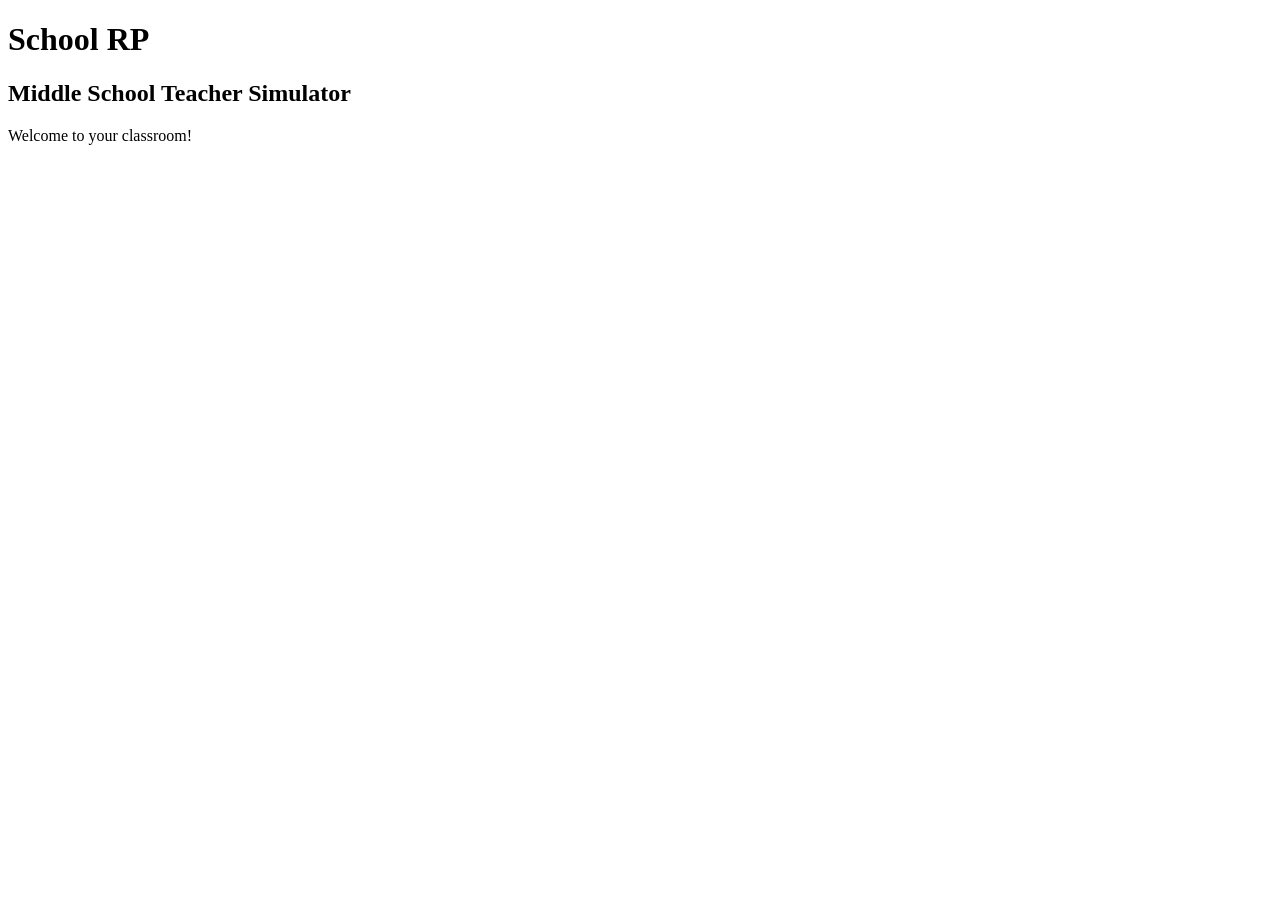
==== index.html @ c4ada9ff "Add initial HTML structure for Teacher Simulator" ====
<!DOCTYPE html>
<html lang="en">
<head>
    <meta charset="UTF-8">
    <meta name="viewport" content="width=device-width, initial-scale=1.0">
    <title>School RP | Teacher Simulator</title>
</head>
<body>
    <h1>School RP</h1>
    <h2>Middle School Teacher Simulator</h2>
    <p>Welcome to your classroom!</p>
</body>
</html>
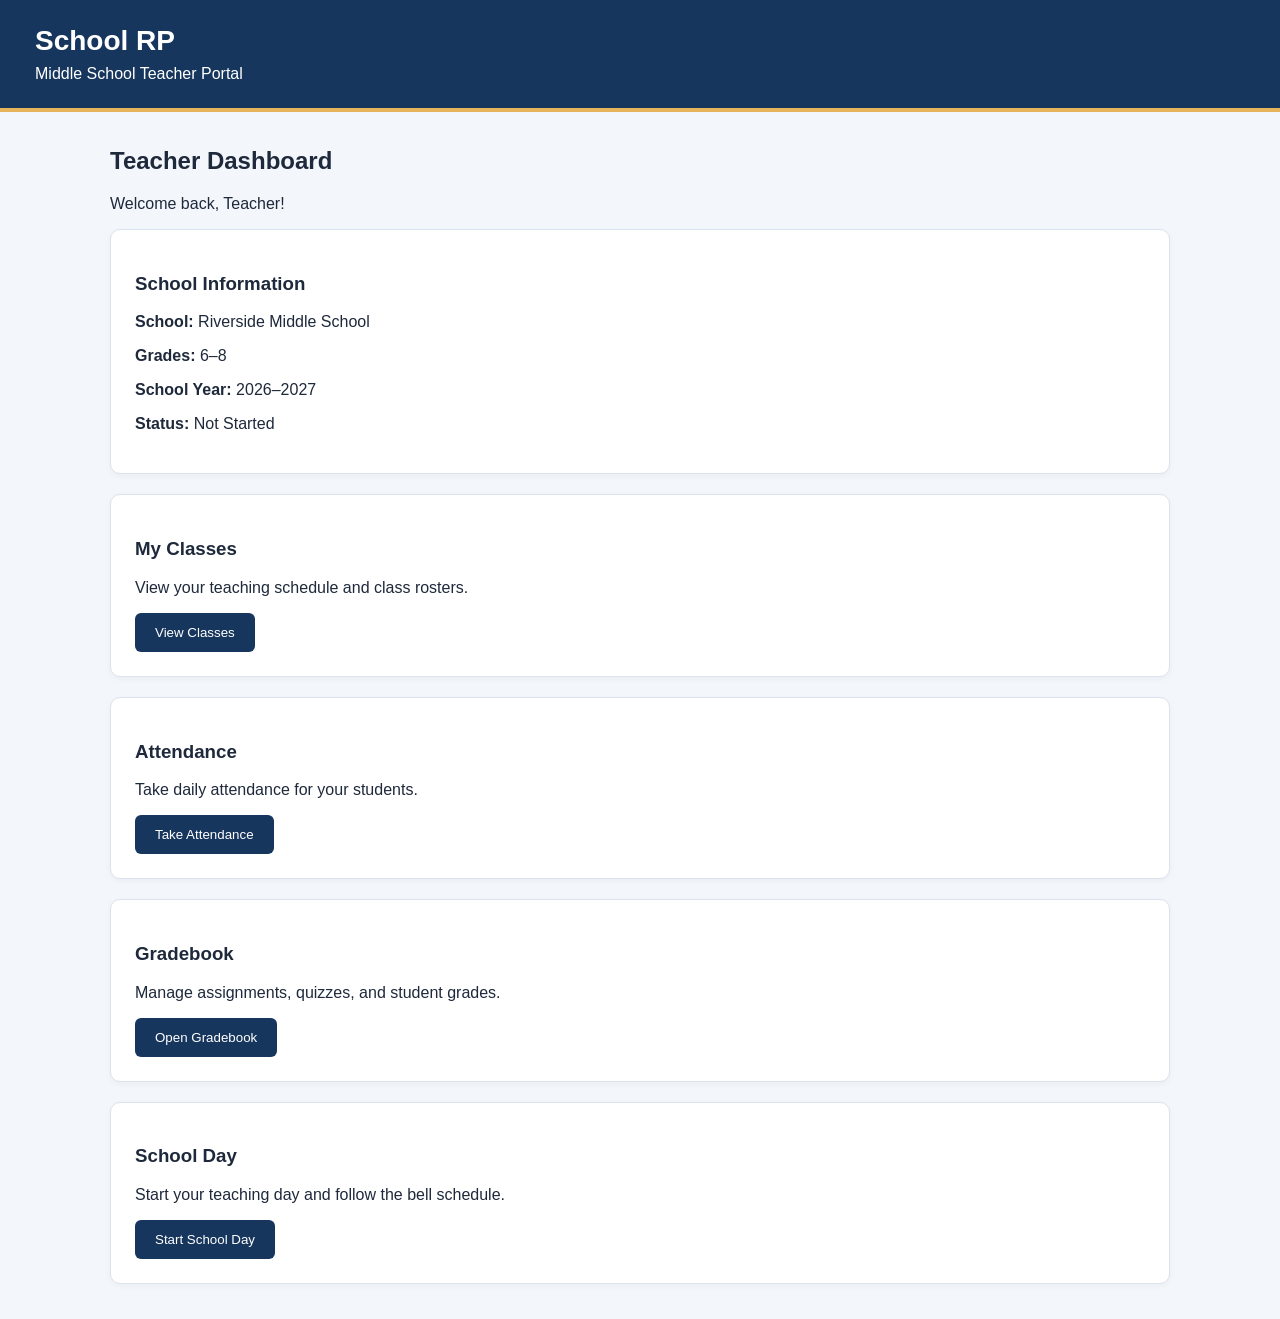
==== commit 8ff06e39: "Update title and headings for Teacher Portal" ====
--- a/index.html
+++ b/index.html
@@ -3,12 +3,54 @@
 <html lang="en">
 <head>
     <meta charset="UTF-8">
-    <meta name="viewport" content="width=device-width, initial-scale=1.0">
-    <title>School RP | Teacher Simulator</title>
+    <meta name="viewport"
+          content="width=device-width, initial-scale=1.0">
+    <title>School RP | Teacher Portal</title>
+    <link rel="stylesheet" href="style.css">
 </head>
 <body>
+
+<header>
     <h1>School RP</h1>
-    <h2>Middle School Teacher Simulator</h2>
-    <p>Welcome to your classroom!</p>
+    <h2>Middle School Teacher Portal</h2>
+</header>
+
+<main>
+    <h2>Teacher Dashboard</h2>
+    <p>Welcome back, Teacher!</p>
+
+    <section class="dashboard-card">
+        <h3>School Information</h3>
+        <p><strong>School:</strong> Riverside Middle School</p>
+        <p><strong>Grades:</strong> 6–8</p>
+        <p><strong>School Year:</strong> 2026–2027</p>
+        <p><strong>Status:</strong> Not Started</p>
+    </section>
+
+    <section class="dashboard-card">
+        <h3>My Classes</h3>
+        <p>View your teaching schedule and class rosters.</p>
+        <button type="button">View Classes</button>
+    </section>
+
+    <section class="dashboard-card">
+        <h3>Attendance</h3>
+        <p>Take daily attendance for your students.</p>
+        <button type="button">Take Attendance</button>
+    </section>
+
+    <section class="dashboard-card">
+        <h3>Gradebook</h3>
+        <p>Manage assignments, quizzes, and student grades.</p>
+        <button type="button">Open Gradebook</button>
+    </section>
+
+    <section class="dashboard-card">
+        <h3>School Day</h3>
+        <p>Start your teaching day and follow the bell schedule.</p>
+        <button type="button">Start School Day</button>
+    </section>
+</main>
+
 </body>
 </html>
--- a/style.css
+++ b/style.css
@@ -0,0 +1,57 @@
+
+* {
+    box-sizing: border-box;
+}
+
+body {
+    margin: 0;
+    font-family: Arial, sans-serif;
+    background: #f3f6fb;
+    color: #1e293b;
+}
+
+header {
+    background: #17365d;
+    color: white;
+    padding: 25px 35px;
+    border-bottom: 4px solid #e5b45b;
+}
+
+header h1 {
+    margin: 0 0 8px;
+    font-size: 28px;
+}
+
+header h2 {
+    margin: 0;
+    font-size: 16px;
+    font-weight: normal;
+}
+
+main {
+    max-width: 1100px;
+    margin: 35px auto;
+    padding: 0 20px;
+}
+
+.dashboard-card {
+    background: white;
+    border: 1px solid #dbe3ee;
+    border-radius: 10px;
+    padding: 24px;
+    margin-bottom: 20px;
+    box-shadow: 0 2px 6px rgba(0,0,0,0.04);
+}
+
+button {
+    background: #17365d;
+    color: white;
+    border: none;
+    border-radius: 6px;
+    padding: 12px 20px;
+    cursor: pointer;
+}
+
+button:hover {
+    background: #28558a;
+}
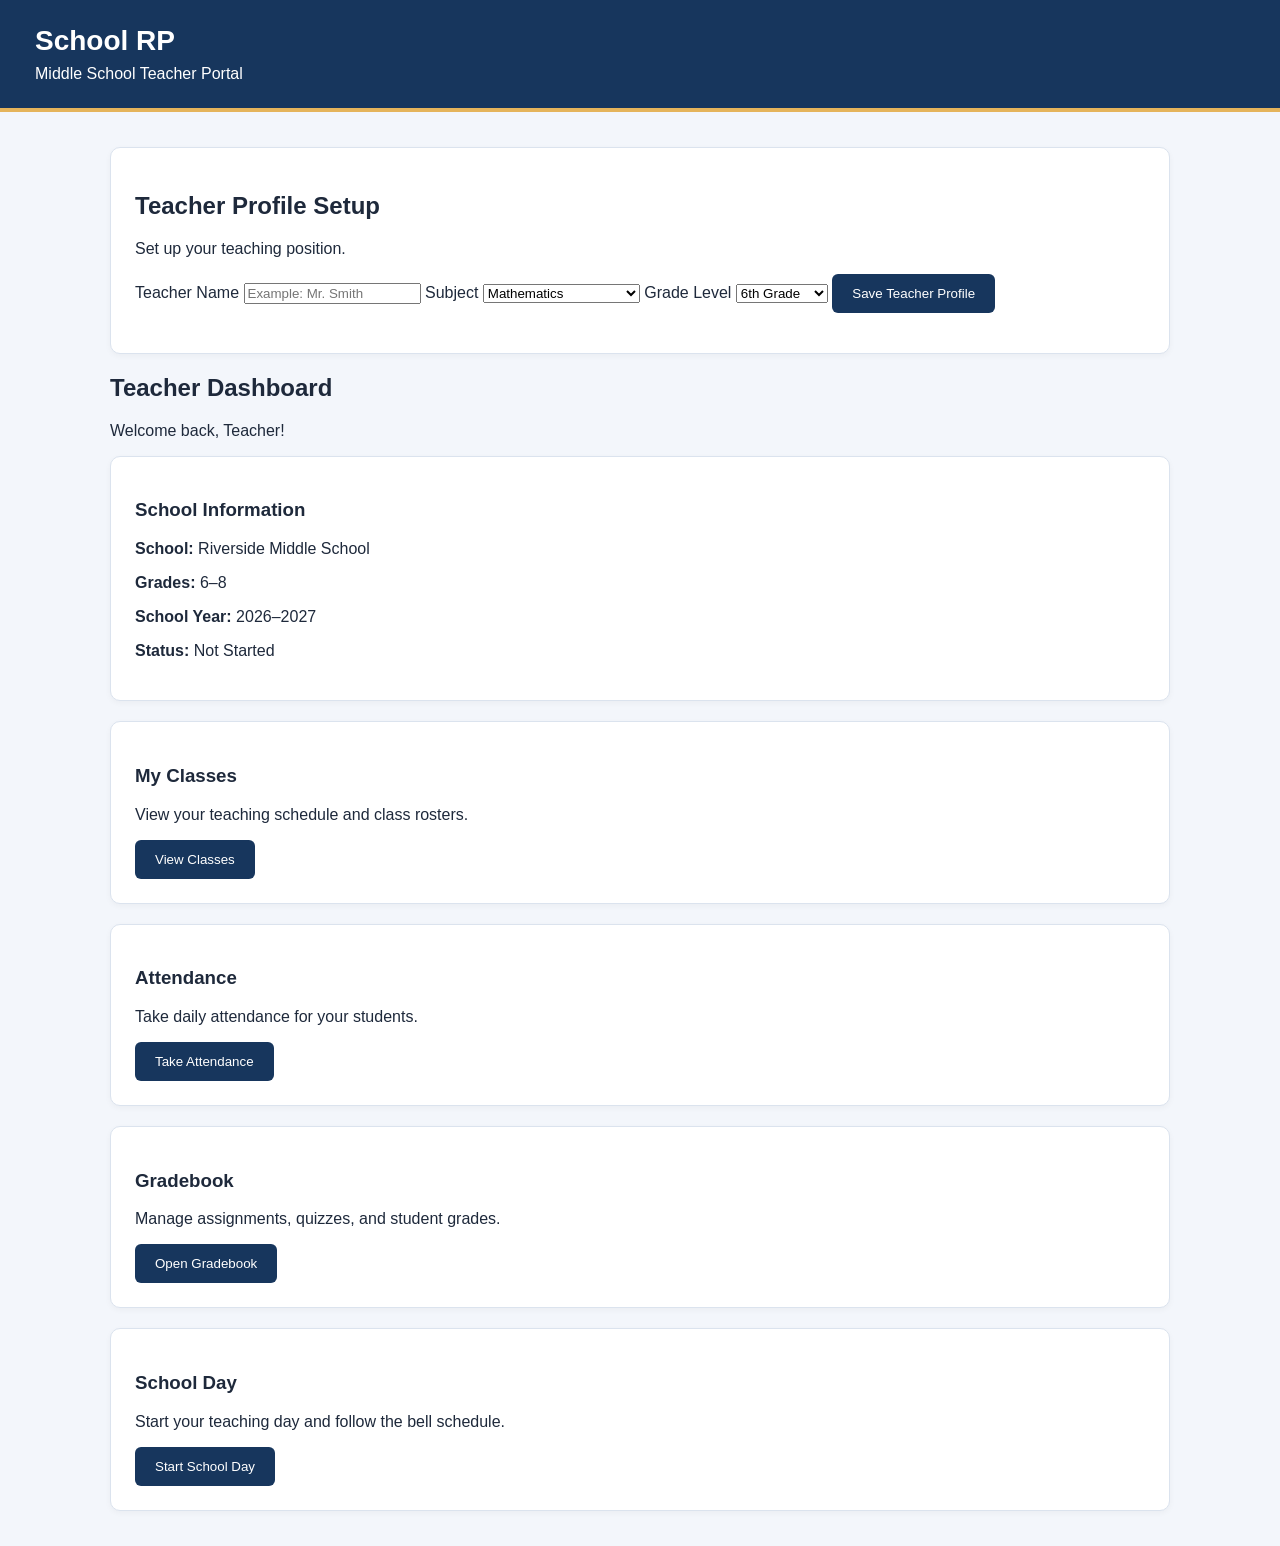
==== commit 02d1dc22: "Add teacher profile setup section in index.html" ====
--- a/index.html
+++ b/index.html
@@ -5,7 +5,7 @@
     <meta charset="UTF-8">
     <meta name="viewport"
           content="width=device-width, initial-scale=1.0">
-    <title>School RP | Teacher Portal</title>
+<title>School RP | Middle School Simulator</title>
     <link rel="stylesheet" href="style.css">
 </head>
 <body>
@@ -16,6 +16,41 @@
 </header>
 
 <main>
+    
+<section class="dashboard-card" id="teacherSetup">
+    <h2>Teacher Profile Setup</h2>
+    <p>Set up your teaching position.</p>
+
+    <label for="teacherName">Teacher Name</label>
+    <input type="text" id="teacherName"
+           placeholder="Example: Mr. Smith">
+
+    <label for="teacherSubject">Subject</label>
+    <select id="teacherSubject">
+        <option value="Math">Mathematics</option>
+        <option value="ELA">English Language Arts</option>
+        <option value="Science">Science</option>
+        <option value="Social Studies">Social Studies</option>
+        <option value="Physical Education">Physical Education</option>
+        <option value="Art">Art</option>
+        <option value="Music">Music</option>
+    </select>
+
+    <label for="teacherGrade">Grade Level</label>
+    <select id="teacherGrade">
+        <option value="6">6th Grade</option>
+        <option value="7">7th Grade</option>
+        <option value="8">8th Grade</option>
+        <option value="6-8">Grades 6–8</option>
+    </select>
+
+    <button type="button" id="saveTeacher">
+        Save Teacher Profile
+    </button>
+
+    <p id="profileMessage"></p>
+</section>
+
     <h2>Teacher Dashboard</h2>
     <p>Welcome back, Teacher!</p>
 
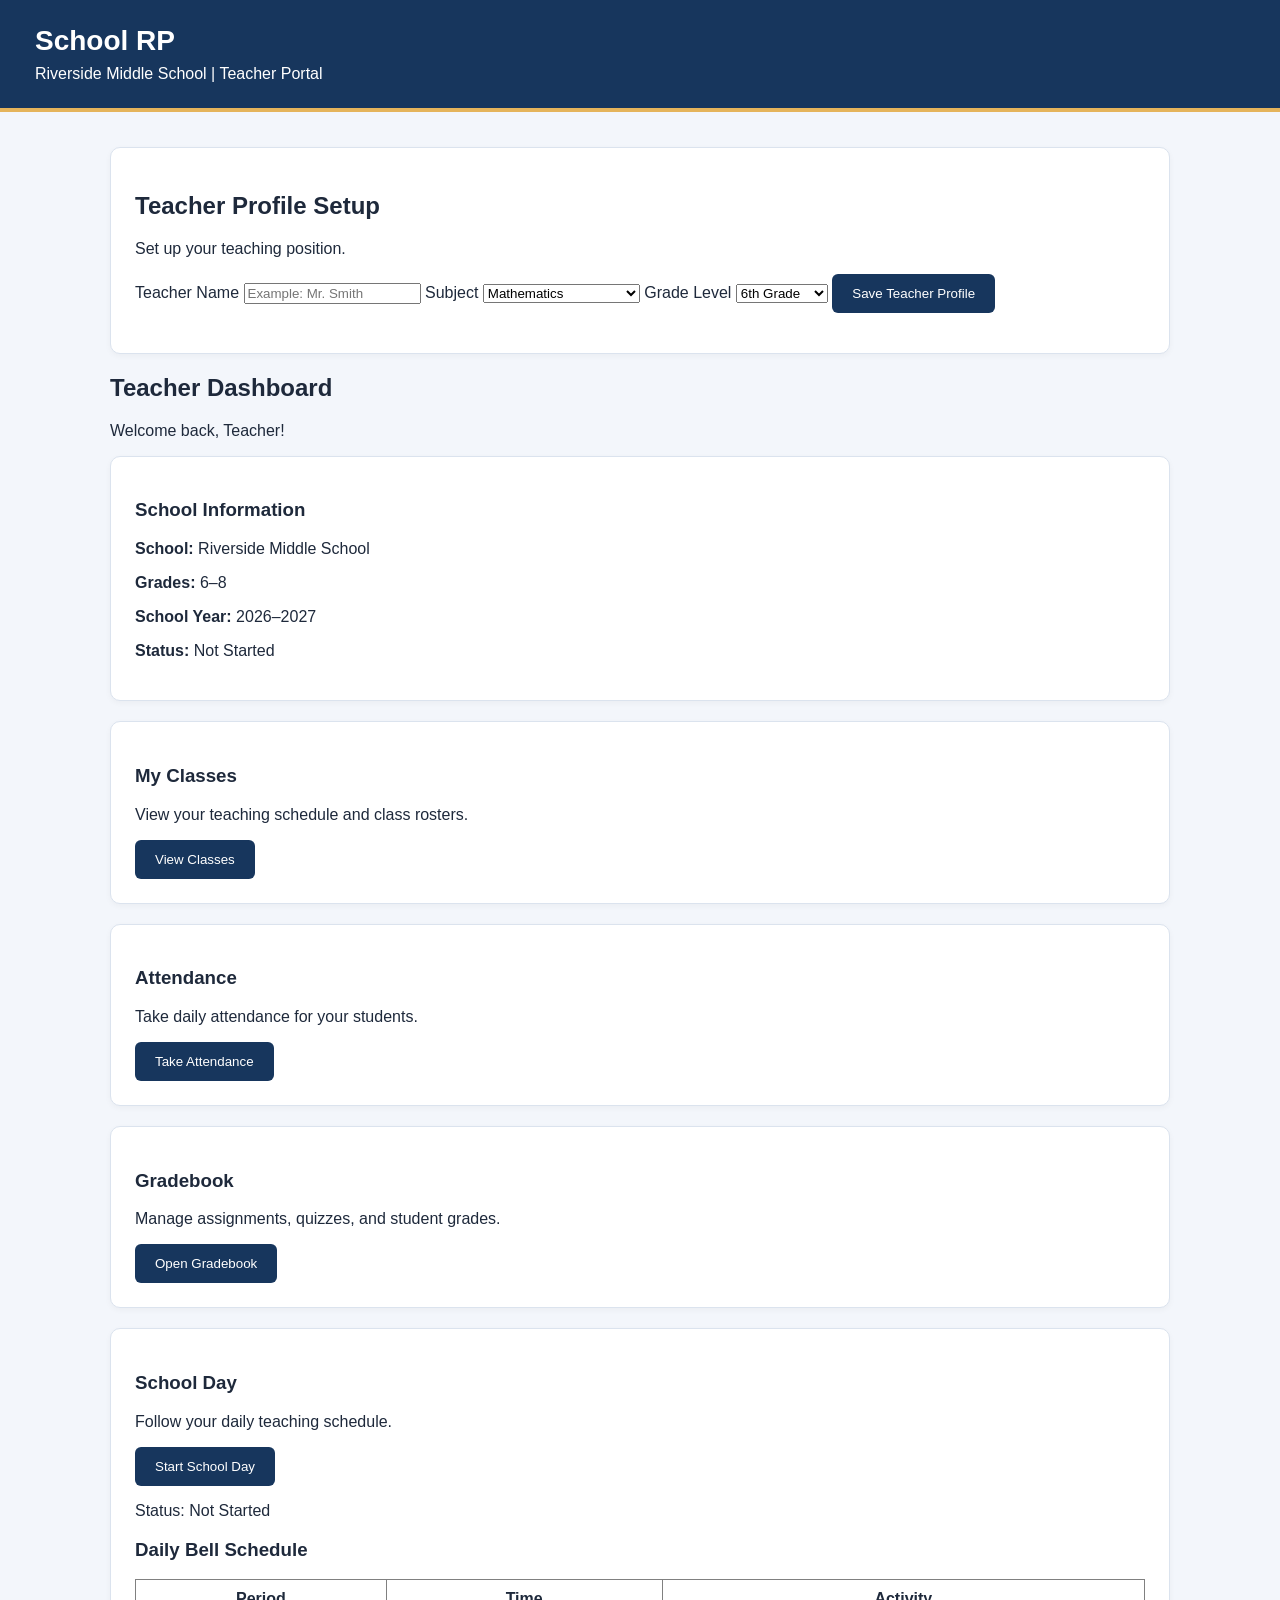
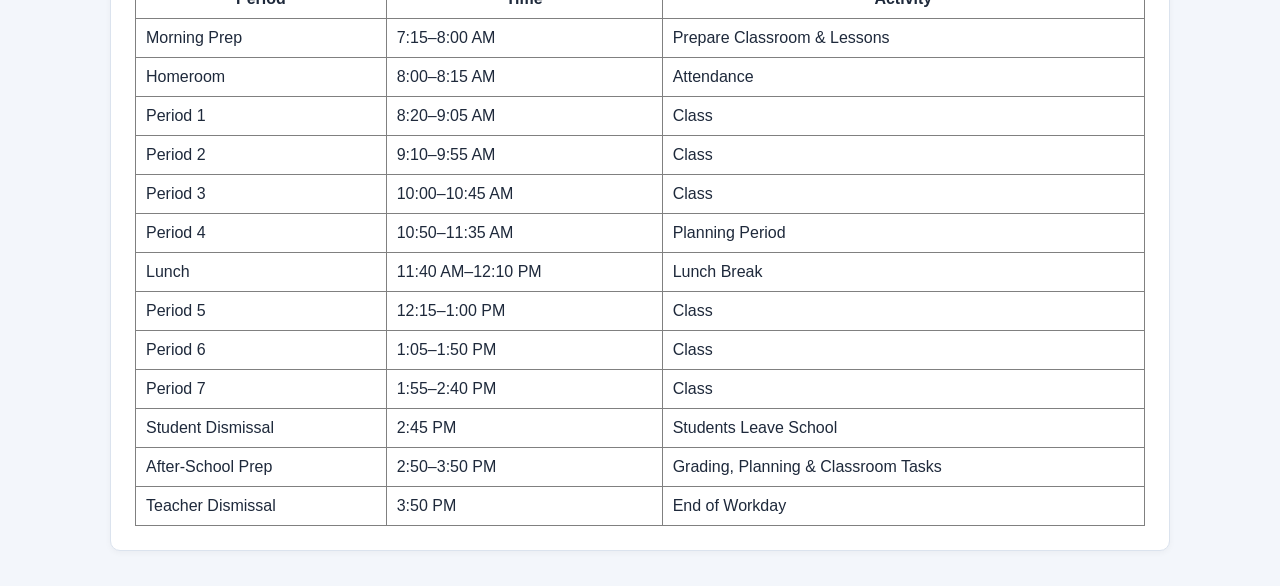
==== commit c1f6a7b1: "Update teacher portal with school day and schedule" ====
--- a/index.html
+++ b/index.html
@@ -3,88 +3,198 @@
 <html lang="en">
 <head>
     <meta charset="UTF-8">
-    <meta name="viewport"
-          content="width=device-width, initial-scale=1.0">
-<title>School RP | Middle School Simulator</title>
+    <meta name="viewport" content="width=device-width, initial-scale=1.0">
+    <title>School RP | Middle School Simulator</title>
     <link rel="stylesheet" href="style.css">
+    <script src="script.js" defer></script>
 </head>
 <body>
 
 <header>
     <h1>School RP</h1>
-    <h2>Middle School Teacher Portal</h2>
+    <h2>Riverside Middle School | Teacher Portal</h2>
 </header>
 
 <main>
-    
-<section class="dashboard-card" id="teacherSetup">
-    <h2>Teacher Profile Setup</h2>
-    <p>Set up your teaching position.</p>
-
-    <label for="teacherName">Teacher Name</label>
-    <input type="text" id="teacherName"
-           placeholder="Example: Mr. Smith">
-
-    <label for="teacherSubject">Subject</label>
-    <select id="teacherSubject">
-        <option value="Math">Mathematics</option>
-        <option value="ELA">English Language Arts</option>
-        <option value="Science">Science</option>
-        <option value="Social Studies">Social Studies</option>
-        <option value="Physical Education">Physical Education</option>
-        <option value="Art">Art</option>
-        <option value="Music">Music</option>
-    </select>
-
-    <label for="teacherGrade">Grade Level</label>
-    <select id="teacherGrade">
-        <option value="6">6th Grade</option>
-        <option value="7">7th Grade</option>
-        <option value="8">8th Grade</option>
-        <option value="6-8">Grades 6–8</option>
-    </select>
-
-    <button type="button" id="saveTeacher">
-        Save Teacher Profile
-    </button>
-
-    <p id="profileMessage"></p>
-</section>
-
+
+    <!-- TEACHER PROFILE -->
+    <section class="dashboard-card" id="teacherSetup">
+        <h2>Teacher Profile Setup</h2>
+        <p>Set up your teaching position.</p>
+
+        <label for="teacherName">Teacher Name</label>
+        <input
+            type="text"
+            id="teacherName"
+            placeholder="Example: Mr. Smith"
+        >
+
+        <label for="teacherSubject">Subject</label>
+        <select id="teacherSubject">
+            <option value="Math">Mathematics</option>
+            <option value="ELA">English Language Arts</option>
+            <option value="Science">Science</option>
+            <option value="Social Studies">Social Studies</option>
+            <option value="Physical Education">Physical Education</option>
+            <option value="Art">Art</option>
+            <option value="Music">Music</option>
+        </select>
+
+        <label for="teacherGrade">Grade Level</label>
+        <select id="teacherGrade">
+            <option value="6">6th Grade</option>
+            <option value="7">7th Grade</option>
+            <option value="8">8th Grade</option>
+            <option value="6-8">Grades 6–8</option>
+        </select>
+
+        <button type="button" id="saveTeacher">
+            Save Teacher Profile
+        </button>
+
+        <p id="profileMessage" role="status"></p>
+    </section>
+
+    <!-- DASHBOARD -->
     <h2>Teacher Dashboard</h2>
     <p>Welcome back, Teacher!</p>
 
+    <!-- SCHOOL INFORMATION -->
     <section class="dashboard-card">
         <h3>School Information</h3>
+
         <p><strong>School:</strong> Riverside Middle School</p>
         <p><strong>Grades:</strong> 6–8</p>
         <p><strong>School Year:</strong> 2026–2027</p>
         <p><strong>Status:</strong> Not Started</p>
     </section>
 
+    <!-- CLASSES -->
     <section class="dashboard-card">
         <h3>My Classes</h3>
         <p>View your teaching schedule and class rosters.</p>
         <button type="button">View Classes</button>
     </section>
 
+    <!-- ATTENDANCE -->
     <section class="dashboard-card">
         <h3>Attendance</h3>
         <p>Take daily attendance for your students.</p>
         <button type="button">Take Attendance</button>
     </section>
 
+    <!-- GRADEBOOK -->
     <section class="dashboard-card">
         <h3>Gradebook</h3>
         <p>Manage assignments, quizzes, and student grades.</p>
         <button type="button">Open Gradebook</button>
     </section>
 
-    <section class="dashboard-card">
+    <!-- SCHOOL DAY -->
+    <section class="dashboard-card" id="schoolDay">
         <h3>School Day</h3>
-        <p>Start your teaching day and follow the bell schedule.</p>
-        <button type="button">Start School Day</button>
-    </section>
+        <p>Follow your daily teaching schedule.</p>
+
+        <button type="button" id="startSchoolDay">
+            Start School Day
+        </button>
+
+        <p id="schoolDayStatus">Status: Not Started</p>
+
+        <h3>Daily Bell Schedule</h3>
+
+        <table border="1" cellpadding="10"
+               style="width:100%; border-collapse:collapse;">
+            <thead>
+                <tr>
+                    <th>Period</th>
+                    <th>Time</th>
+                    <th>Activity</th>
+                </tr>
+            </thead>
+
+            <tbody>
+                <tr>
+                    <td>Morning Prep</td>
+                    <td>7:15–8:00 AM</td>
+                    <td>Prepare Classroom & Lessons</td>
+                </tr>
+
+                <tr>
+                    <td>Homeroom</td>
+                    <td>8:00–8:15 AM</td>
+                    <td>Attendance</td>
+                </tr>
+
+                <tr>
+                    <td>Period 1</td>
+                    <td>8:20–9:05 AM</td>
+                    <td>Class</td>
+                </tr>
+
+                <tr>
+                    <td>Period 2</td>
+                    <td>9:10–9:55 AM</td>
+                    <td>Class</td>
+                </tr>
+
+                <tr>
+                    <td>Period 3</td>
+                    <td>10:00–10:45 AM</td>
+                    <td>Class</td>
+                </tr>
+
+                <tr>
+                    <td>Period 4</td>
+                    <td>10:50–11:35 AM</td>
+                    <td>Planning Period</td>
+                </tr>
+
+                <tr>
+                    <td>Lunch</td>
+                    <td>11:40 AM–12:10 PM</td>
+                    <td>Lunch Break</td>
+                </tr>
+
+                <tr>
+                    <td>Period 5</td>
+                    <td>12:15–1:00 PM</td>
+                    <td>Class</td>
+                </tr>
+
+                <tr>
+                    <td>Period 6</td>
+                    <td>1:05–1:50 PM</td>
+                    <td>Class</td>
+                </tr>
+
+                <tr>
+                    <td>Period 7</td>
+                    <td>1:55–2:40 PM</td>
+                    <td>Class</td>
+                </tr>
+
+                <tr>
+                    <td>Student Dismissal</td>
+                    <td>2:45 PM</td>
+                    <td>Students Leave School</td>
+                </tr>
+
+                <tr>
+                    <td>After-School Prep</td>
+                    <td>2:50–3:50 PM</td>
+                    <td>Grading, Planning & Classroom Tasks</td>
+                </tr>
+
+                <tr>
+                    <td>Teacher Dismissal</td>
+                    <td>3:50 PM</td>
+                    <td>End of Workday</td>
+                </tr>
+            </tbody>
+        </table>
+    </section>
+
 </main>
 
 </body>
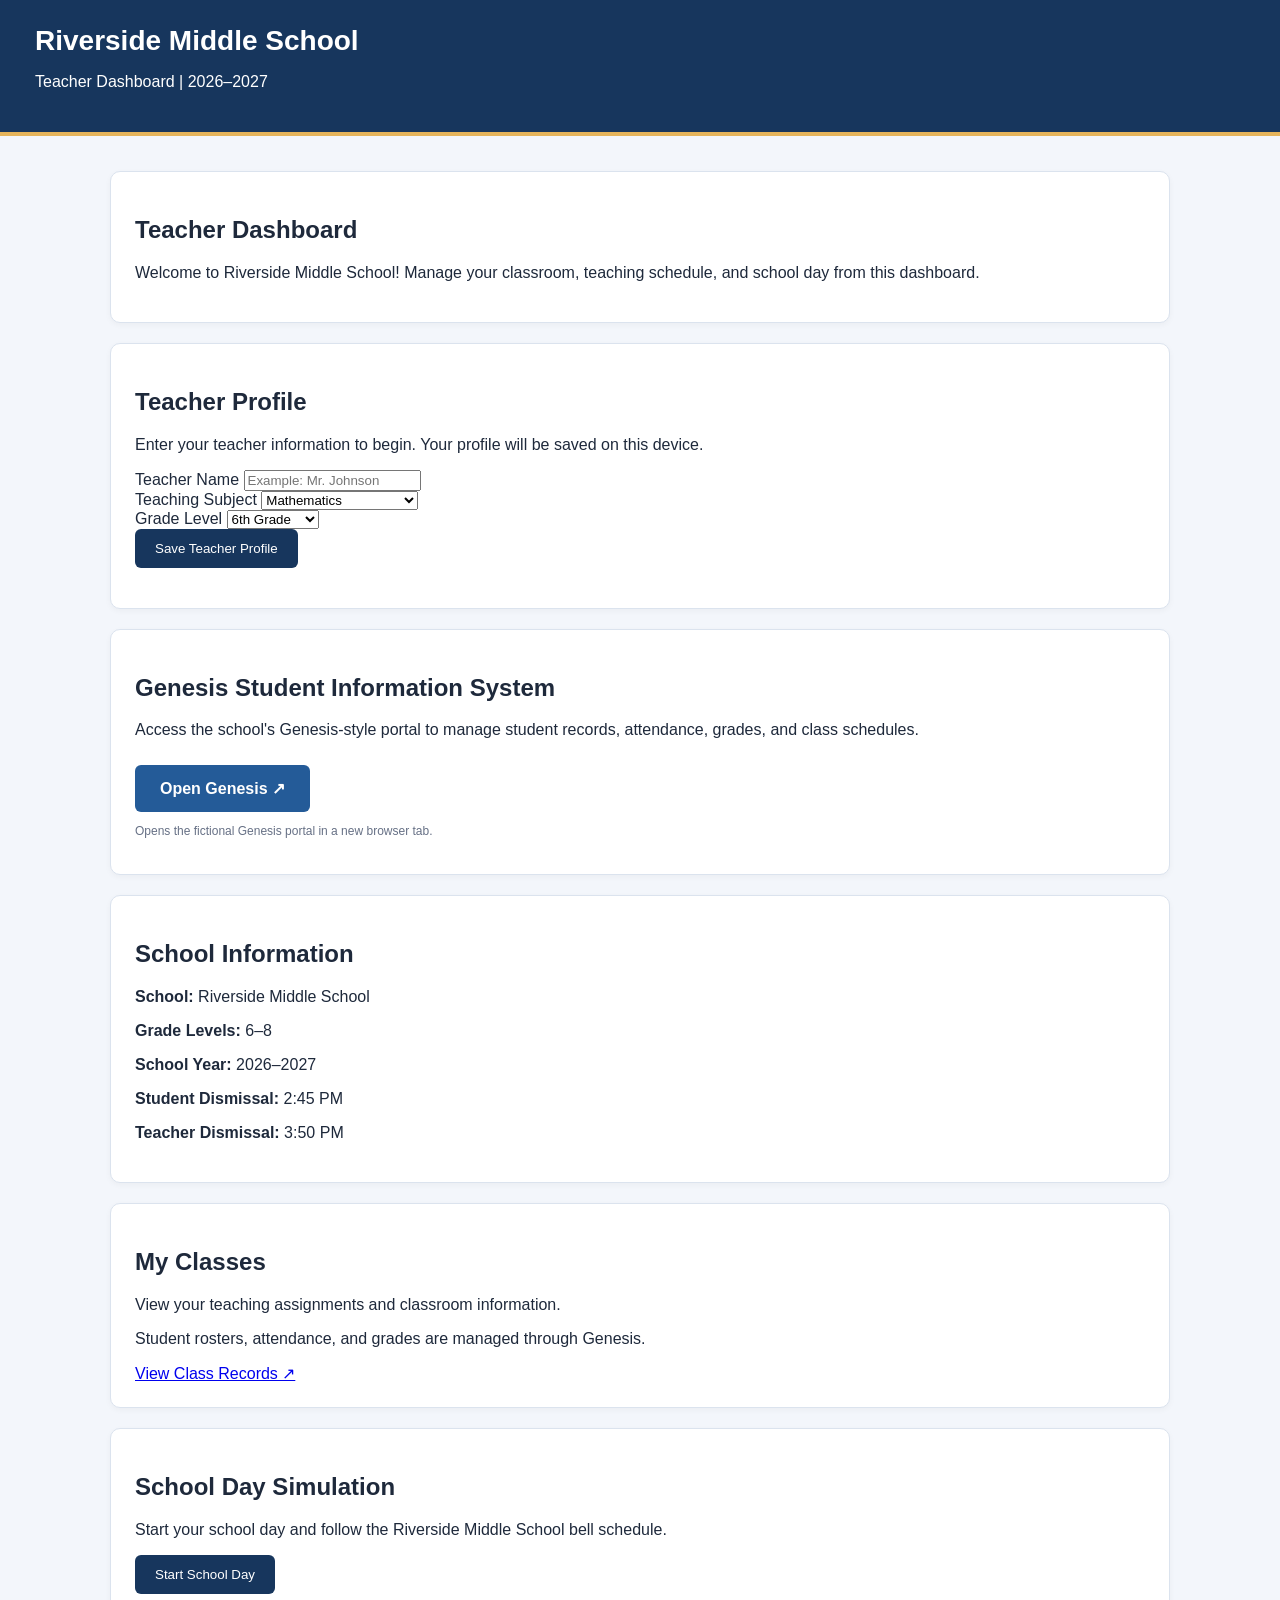
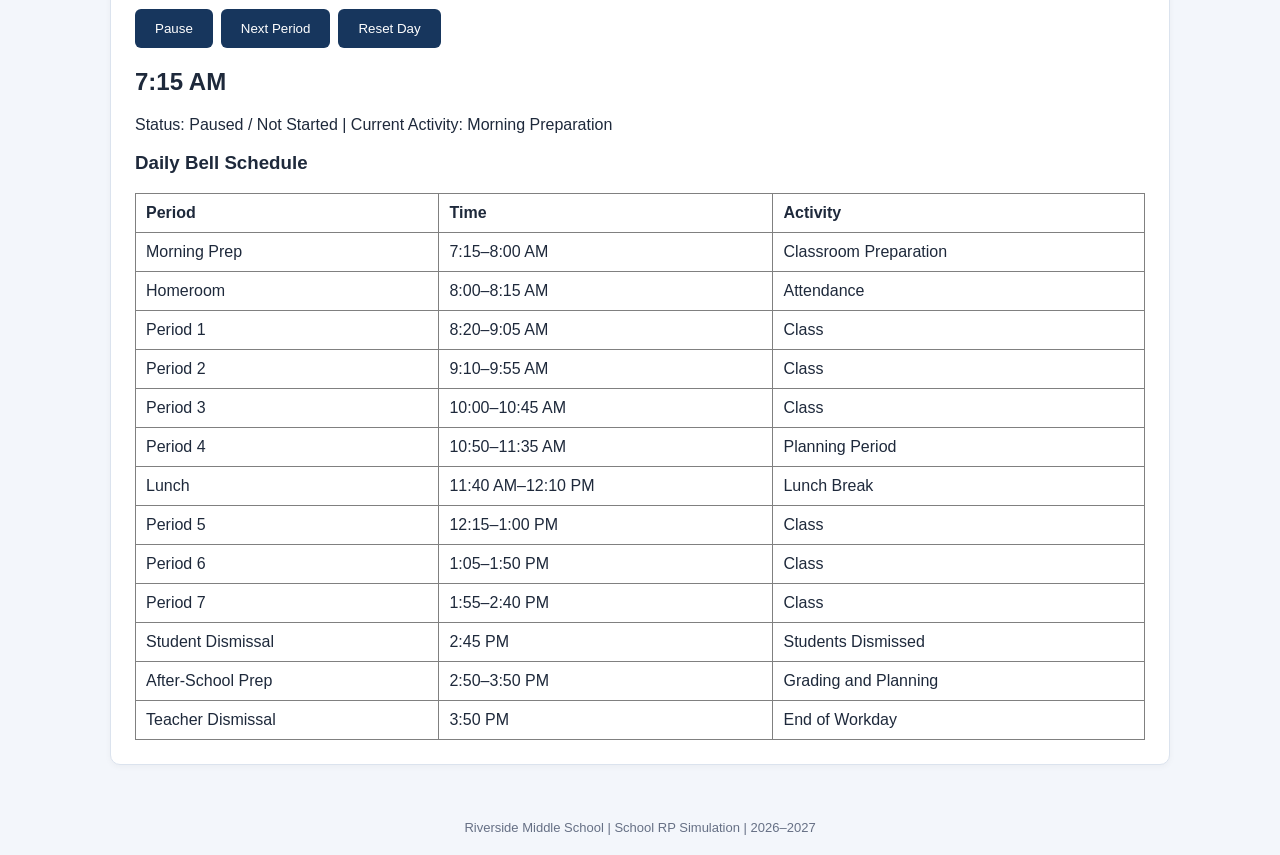
==== commit 8bfa8c65: "Change school name and update dashboard layout Updated the title and modified the header and main se" ====
--- a/index.html
+++ b/index.html
@@ -4,198 +4,327 @@
 <head>
     <meta charset="UTF-8">
     <meta name="viewport" content="width=device-width, initial-scale=1.0">
-    <title>School RP | Middle School Simulator</title>
+
+    <title>Riverside Middle School | School RP</title>
+
     <link rel="stylesheet" href="style.css">
     <script src="script.js" defer></script>
 </head>
+
 <body>
 
-<header>
-    <h1>School RP</h1>
-    <h2>Riverside Middle School | Teacher Portal</h2>
-</header>
-
-<main>
-
-    <!-- TEACHER PROFILE -->
-    <section class="dashboard-card" id="teacherSetup">
-        <h2>Teacher Profile Setup</h2>
-        <p>Set up your teaching position.</p>
-
-        <label for="teacherName">Teacher Name</label>
-        <input
-            type="text"
-            id="teacherName"
-            placeholder="Example: Mr. Smith"
-        >
-
-        <label for="teacherSubject">Subject</label>
-        <select id="teacherSubject">
-            <option value="Math">Mathematics</option>
-            <option value="ELA">English Language Arts</option>
-            <option value="Science">Science</option>
-            <option value="Social Studies">Social Studies</option>
-            <option value="Physical Education">Physical Education</option>
-            <option value="Art">Art</option>
-            <option value="Music">Music</option>
-        </select>
-
-        <label for="teacherGrade">Grade Level</label>
-        <select id="teacherGrade">
-            <option value="6">6th Grade</option>
-            <option value="7">7th Grade</option>
-            <option value="8">8th Grade</option>
-            <option value="6-8">Grades 6–8</option>
-        </select>
-
-        <button type="button" id="saveTeacher">
-            Save Teacher Profile
-        </button>
-
-        <p id="profileMessage" role="status"></p>
-    </section>
-
-    <!-- DASHBOARD -->
-    <h2>Teacher Dashboard</h2>
-    <p>Welcome back, Teacher!</p>
-
-    <!-- SCHOOL INFORMATION -->
-    <section class="dashboard-card">
-        <h3>School Information</h3>
-
-        <p><strong>School:</strong> Riverside Middle School</p>
-        <p><strong>Grades:</strong> 6–8</p>
-        <p><strong>School Year:</strong> 2026–2027</p>
-        <p><strong>Status:</strong> Not Started</p>
-    </section>
-
-    <!-- CLASSES -->
-    <section class="dashboard-card">
-        <h3>My Classes</h3>
-        <p>View your teaching schedule and class rosters.</p>
-        <button type="button">View Classes</button>
-    </section>
-
-    <!-- ATTENDANCE -->
-    <section class="dashboard-card">
-        <h3>Attendance</h3>
-        <p>Take daily attendance for your students.</p>
-        <button type="button">Take Attendance</button>
-    </section>
-
-    <!-- GRADEBOOK -->
-    <section class="dashboard-card">
-        <h3>Gradebook</h3>
-        <p>Manage assignments, quizzes, and student grades.</p>
-        <button type="button">Open Gradebook</button>
-    </section>
-
-    <!-- SCHOOL DAY -->
-    <section class="dashboard-card" id="schoolDay">
-        <h3>School Day</h3>
-        <p>Follow your daily teaching schedule.</p>
-
-        <button type="button" id="startSchoolDay">
-            Start School Day
-        </button>
-
-        <p id="schoolDayStatus">Status: Not Started</p>
-
-        <h3>Daily Bell Schedule</h3>
-
-        <table border="1" cellpadding="10"
-               style="width:100%; border-collapse:collapse;">
-            <thead>
-                <tr>
-                    <th>Period</th>
-                    <th>Time</th>
-                    <th>Activity</th>
-                </tr>
-            </thead>
-
-            <tbody>
-                <tr>
-                    <td>Morning Prep</td>
-                    <td>7:15–8:00 AM</td>
-                    <td>Prepare Classroom & Lessons</td>
-                </tr>
-
-                <tr>
-                    <td>Homeroom</td>
-                    <td>8:00–8:15 AM</td>
-                    <td>Attendance</td>
-                </tr>
-
-                <tr>
-                    <td>Period 1</td>
-                    <td>8:20–9:05 AM</td>
-                    <td>Class</td>
-                </tr>
-
-                <tr>
-                    <td>Period 2</td>
-                    <td>9:10–9:55 AM</td>
-                    <td>Class</td>
-                </tr>
-
-                <tr>
-                    <td>Period 3</td>
-                    <td>10:00–10:45 AM</td>
-                    <td>Class</td>
-                </tr>
-
-                <tr>
-                    <td>Period 4</td>
-                    <td>10:50–11:35 AM</td>
-                    <td>Planning Period</td>
-                </tr>
-
-                <tr>
-                    <td>Lunch</td>
-                    <td>11:40 AM–12:10 PM</td>
-                    <td>Lunch Break</td>
-                </tr>
-
-                <tr>
-                    <td>Period 5</td>
-                    <td>12:15–1:00 PM</td>
-                    <td>Class</td>
-                </tr>
-
-                <tr>
-                    <td>Period 6</td>
-                    <td>1:05–1:50 PM</td>
-                    <td>Class</td>
-                </tr>
-
-                <tr>
-                    <td>Period 7</td>
-                    <td>1:55–2:40 PM</td>
-                    <td>Class</td>
-                </tr>
-
-                <tr>
-                    <td>Student Dismissal</td>
-                    <td>2:45 PM</td>
-                    <td>Students Leave School</td>
-                </tr>
-
-                <tr>
-                    <td>After-School Prep</td>
-                    <td>2:50–3:50 PM</td>
-                    <td>Grading, Planning & Classroom Tasks</td>
-                </tr>
-
-                <tr>
-                    <td>Teacher Dismissal</td>
-                    <td>3:50 PM</td>
-                    <td>End of Workday</td>
-                </tr>
-            </tbody>
-        </table>
-    </section>
-
-</main>
+    <!-- SCHOOL HEADER -->
+    <header>
+        <h1>Riverside Middle School</h1>
+        <p>Teacher Dashboard | 2026–2027</p>
+    </header>
+
+    <main>
+
+        <!-- WELCOME -->
+        <section class="dashboard-card" id="welcome">
+            <h2>Teacher Dashboard</h2>
+            <p>
+                Welcome to Riverside Middle School!
+                Manage your classroom, teaching schedule,
+                and school day from this dashboard.
+            </p>
+        </section>
+
+        <!-- TEACHER PROFILE -->
+        <section class="dashboard-card" id="teacherSetup">
+
+            <h2>Teacher Profile</h2>
+
+            <p>
+                Enter your teacher information to begin.
+                Your profile will be saved on this device.
+            </p>
+
+            <div class="form-group">
+                <label for="teacherName">
+                    Teacher Name
+                </label>
+
+                <input
+                    type="text"
+                    id="teacherName"
+                    placeholder="Example: Mr. Johnson"
+                >
+            </div>
+
+            <div class="form-group">
+                <label for="teacherSubject">
+                    Teaching Subject
+                </label>
+
+                <select id="teacherSubject">
+                    <option value="Math">Mathematics</option>
+                    <option value="ELA">English Language Arts</option>
+                    <option value="Science">Science</option>
+                    <option value="Social Studies">Social Studies</option>
+                    <option value="PE">Physical Education</option>
+                    <option value="Art">Art</option>
+                    <option value="Music">Music</option>
+                </select>
+            </div>
+
+            <div class="form-group">
+                <label for="teacherGrade">
+                    Grade Level
+                </label>
+
+                <select id="teacherGrade">
+                    <option value="6">6th Grade</option>
+                    <option value="7">7th Grade</option>
+                    <option value="8">8th Grade</option>
+                    <option value="6-8">Grades 6–8</option>
+                </select>
+            </div>
+
+            <button id="saveTeacher">
+                Save Teacher Profile
+            </button>
+
+            <p id="profileMessage" role="status"></p>
+
+        </section>
+
+        <!-- GENESIS -->
+        <section class="dashboard-card" id="genesisAccess">
+
+            <h2>Genesis Student Information System</h2>
+
+            <p>
+                Access the school's Genesis-style portal
+                to manage student records, attendance,
+                grades, and class schedules.
+            </p>
+
+            <a
+                href="genesis.html"
+                target="_blank"
+                rel="noopener noreferrer"
+                class="genesis-button"
+                style="
+                    display: inline-block;
+                    background-color: #245b98;
+                    color: white;
+                    padding: 14px 25px;
+                    border-radius: 6px;
+                    font-weight: bold;
+                    text-decoration: none;
+                    margin-top: 10px;
+                "
+            >
+                Open Genesis ↗
+            </a>
+
+            <p style="font-size: 12px; color: #667085;">
+                Opens the fictional Genesis portal
+                in a new browser tab.
+            </p>
+
+        </section>
+
+        <!-- SCHOOL INFORMATION -->
+        <section class="dashboard-card" id="schoolInfo">
+
+            <h2>School Information</h2>
+
+            <p>
+                <strong>School:</strong>
+                Riverside Middle School
+            </p>
+
+            <p>
+                <strong>Grade Levels:</strong>
+                6–8
+            </p>
+
+            <p>
+                <strong>School Year:</strong>
+                2026–2027
+            </p>
+
+            <p>
+                <strong>Student Dismissal:</strong>
+                2:45 PM
+            </p>
+
+            <p>
+                <strong>Teacher Dismissal:</strong>
+                3:50 PM
+            </p>
+
+        </section>
+
+        <!-- MY CLASSES -->
+        <section class="dashboard-card" id="myClasses">
+
+            <h2>My Classes</h2>
+
+            <p>
+                View your teaching assignments
+                and classroom information.
+            </p>
+
+            <p>
+                Student rosters, attendance, and
+                grades are managed through Genesis.
+            </p>
+
+            <a href="genesis.html"
+               target="_blank"
+               rel="noopener noreferrer">
+                View Class Records ↗
+            </a>
+
+        </section>
+
+        <!-- SCHOOL DAY -->
+        <section class="dashboard-card" id="schoolDay">
+
+            <h2>School Day Simulation</h2>
+
+            <p>
+                Start your school day and follow
+                the Riverside Middle School
+                bell schedule.
+            </p>
+
+            <button id="startSchoolDay">
+                Start School Day
+            </button>
+
+            <p id="schoolDayStatus" role="status">
+                Status: Not Started
+            </p>
+
+            <h3>Daily Bell Schedule</h3>
+
+            <div style="overflow-x: auto;">
+
+                <table
+                    border="1"
+                    cellpadding="10"
+                    cellspacing="0"
+                    style="
+                        border-collapse: collapse;
+                        width: 100%;
+                        text-align: left;
+                    "
+                >
+
+                    <thead>
+                        <tr>
+                            <th>Period</th>
+                            <th>Time</th>
+                            <th>Activity</th>
+                        </tr>
+                    </thead>
+
+                    <tbody>
+
+                        <tr>
+                            <td>Morning Prep</td>
+                            <td>7:15–8:00 AM</td>
+                            <td>Classroom Preparation</td>
+                        </tr>
+
+                        <tr>
+                            <td>Homeroom</td>
+                            <td>8:00–8:15 AM</td>
+                            <td>Attendance</td>
+                        </tr>
+
+                        <tr>
+                            <td>Period 1</td>
+                            <td>8:20–9:05 AM</td>
+                            <td>Class</td>
+                        </tr>
+
+                        <tr>
+                            <td>Period 2</td>
+                            <td>9:10–9:55 AM</td>
+                            <td>Class</td>
+                        </tr>
+
+                        <tr>
+                            <td>Period 3</td>
+                            <td>10:00–10:45 AM</td>
+                            <td>Class</td>
+                        </tr>
+
+                        <tr>
+                            <td>Period 4</td>
+                            <td>10:50–11:35 AM</td>
+                            <td>Planning Period</td>
+                        </tr>
+
+                        <tr>
+                            <td>Lunch</td>
+                            <td>11:40 AM–12:10 PM</td>
+                            <td>Lunch Break</td>
+                        </tr>
+
+                        <tr>
+                            <td>Period 5</td>
+                            <td>12:15–1:00 PM</td>
+                            <td>Class</td>
+                        </tr>
+
+                        <tr>
+                            <td>Period 6</td>
+                            <td>1:05–1:50 PM</td>
+                            <td>Class</td>
+                        </tr>
+
+                        <tr>
+                            <td>Period 7</td>
+                            <td>1:55–2:40 PM</td>
+                            <td>Class</td>
+                        </tr>
+
+                        <tr>
+                            <td>Student Dismissal</td>
+                            <td>2:45 PM</td>
+                            <td>Students Dismissed</td>
+                        </tr>
+
+                        <tr>
+                            <td>After-School Prep</td>
+                            <td>2:50–3:50 PM</td>
+                            <td>Grading and Planning</td>
+                        </tr>
+
+                        <tr>
+                            <td>Teacher Dismissal</td>
+                            <td>3:50 PM</td>
+                            <td>End of Workday</td>
+                        </tr>
+
+                    </tbody>
+
+                </table>
+
+            </div>
+
+        </section>
+
+    </main>
+
+    <!-- FOOTER -->
+    <footer style="
+        text-align: center;
+        padding: 20px;
+        font-size: 13px;
+        color: #667085;
+    ">
+        Riverside Middle School |
+        School RP Simulation |
+        2026–2027
+    </footer>
 
 </body>
 </html>
